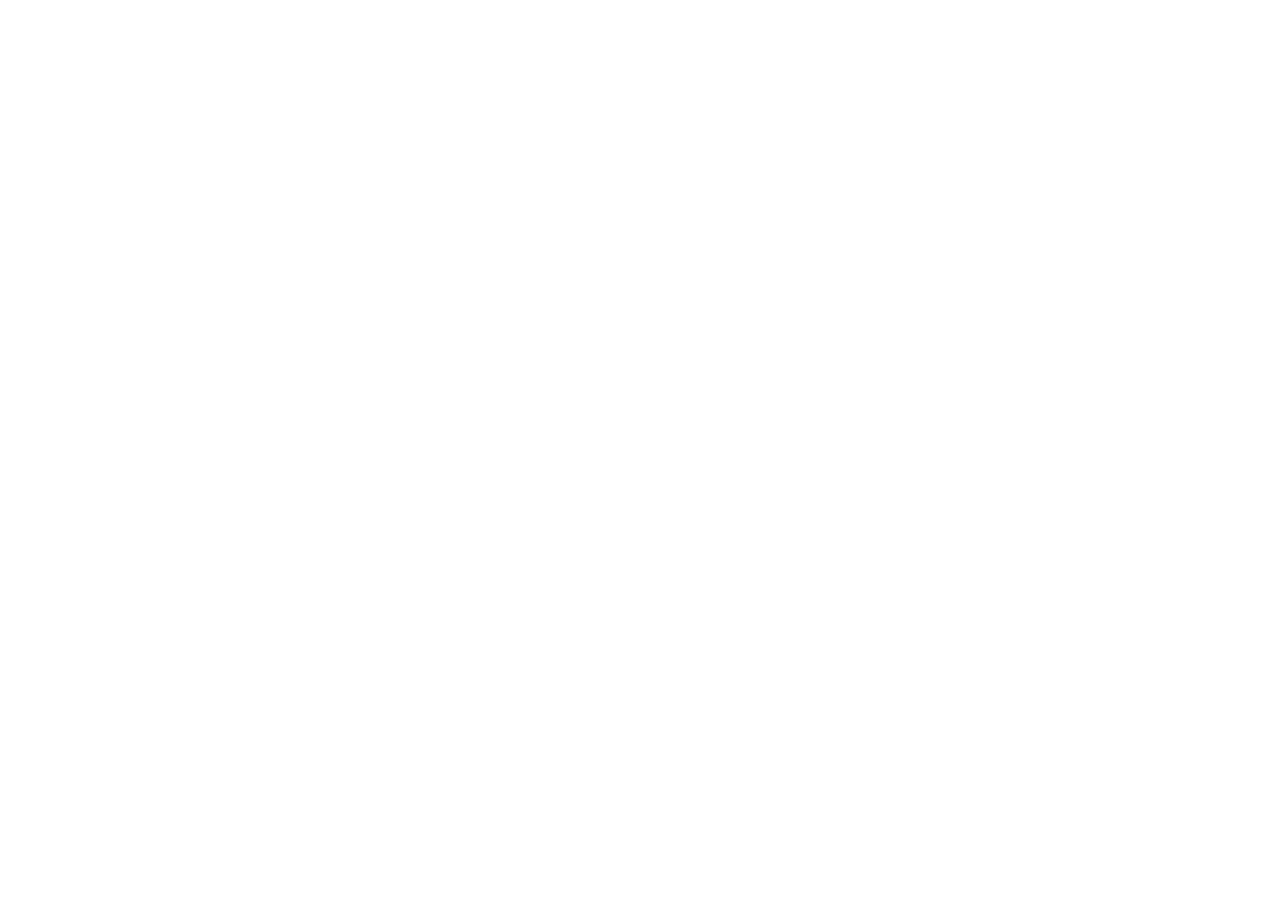
==== index.html @ caba62d9 "First commit" ====
<!DOCTYPE html>
<html lang="en">
<head>
    <meta charset="UTF-8">
    <meta name="viewport" content="width=device-width, initial-scale=1.0">
    <title>Document</title>
</head>
<body>
    
</body>
</html>
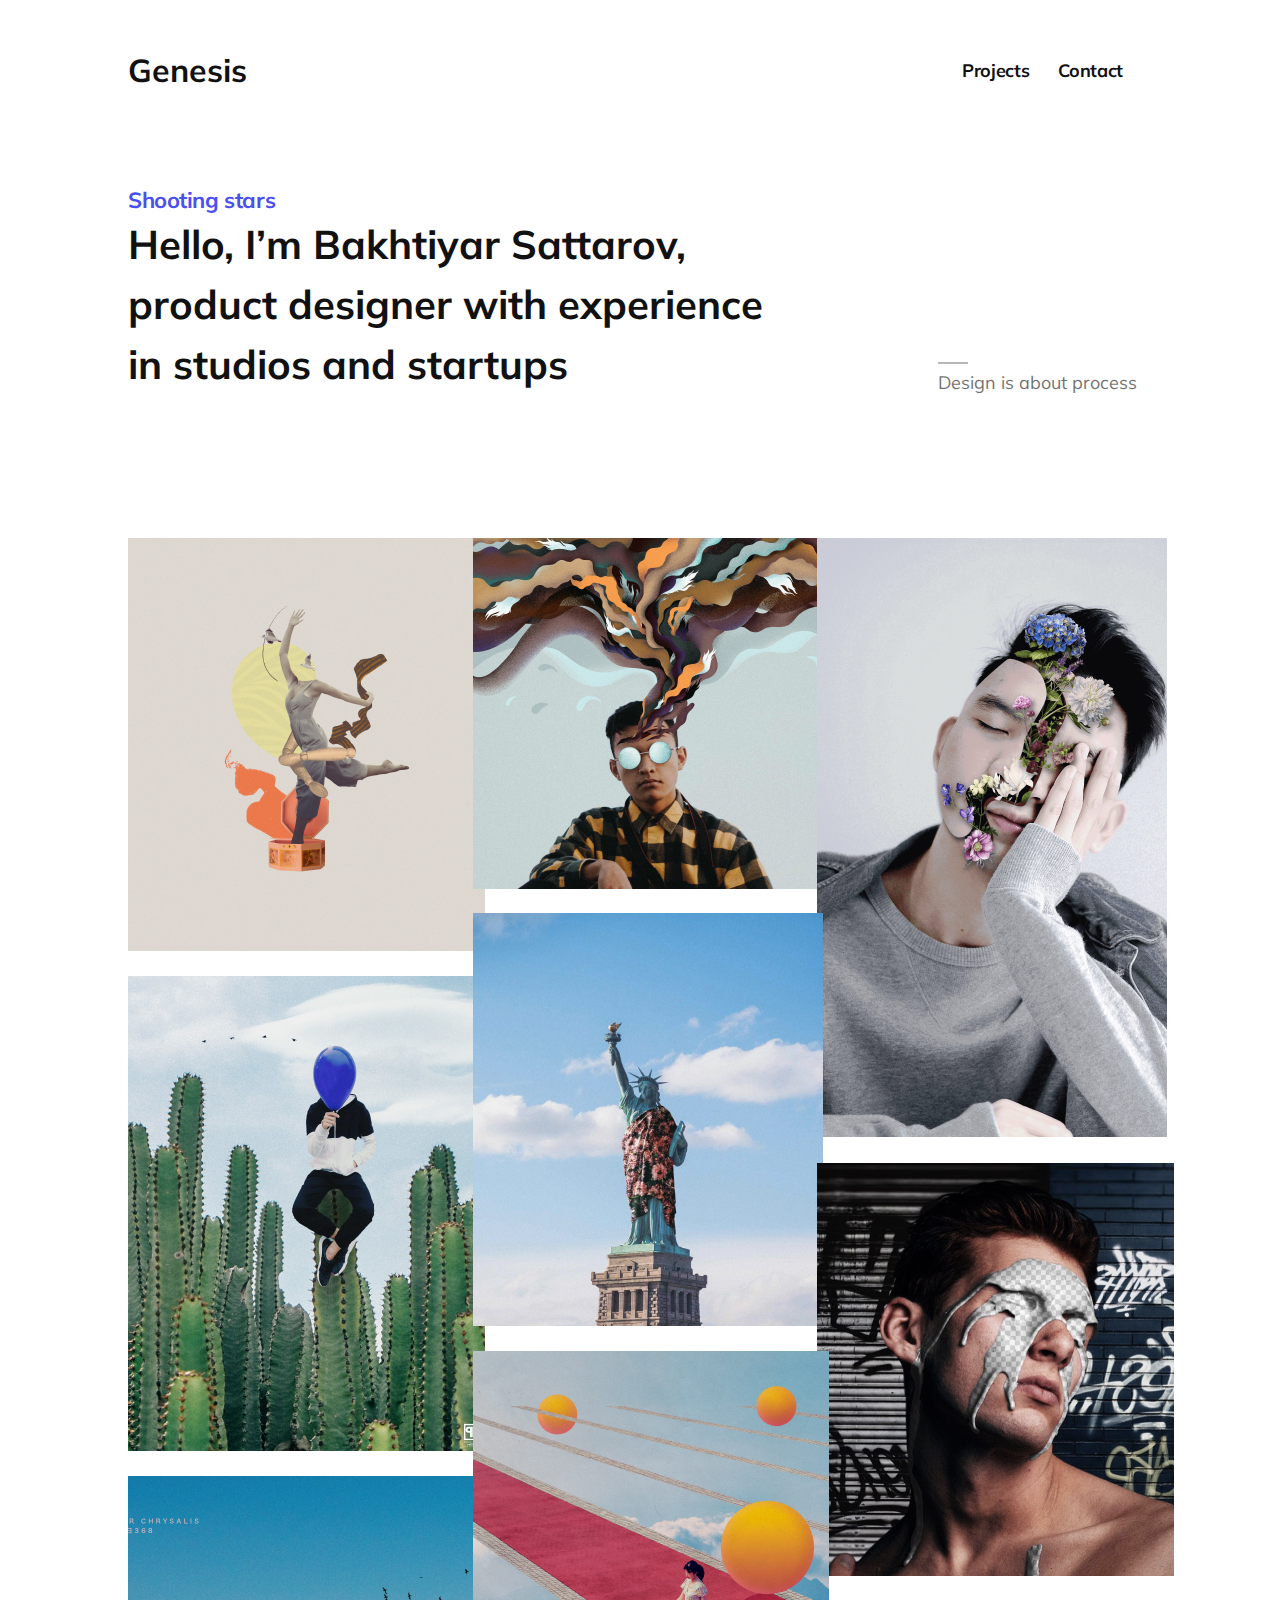
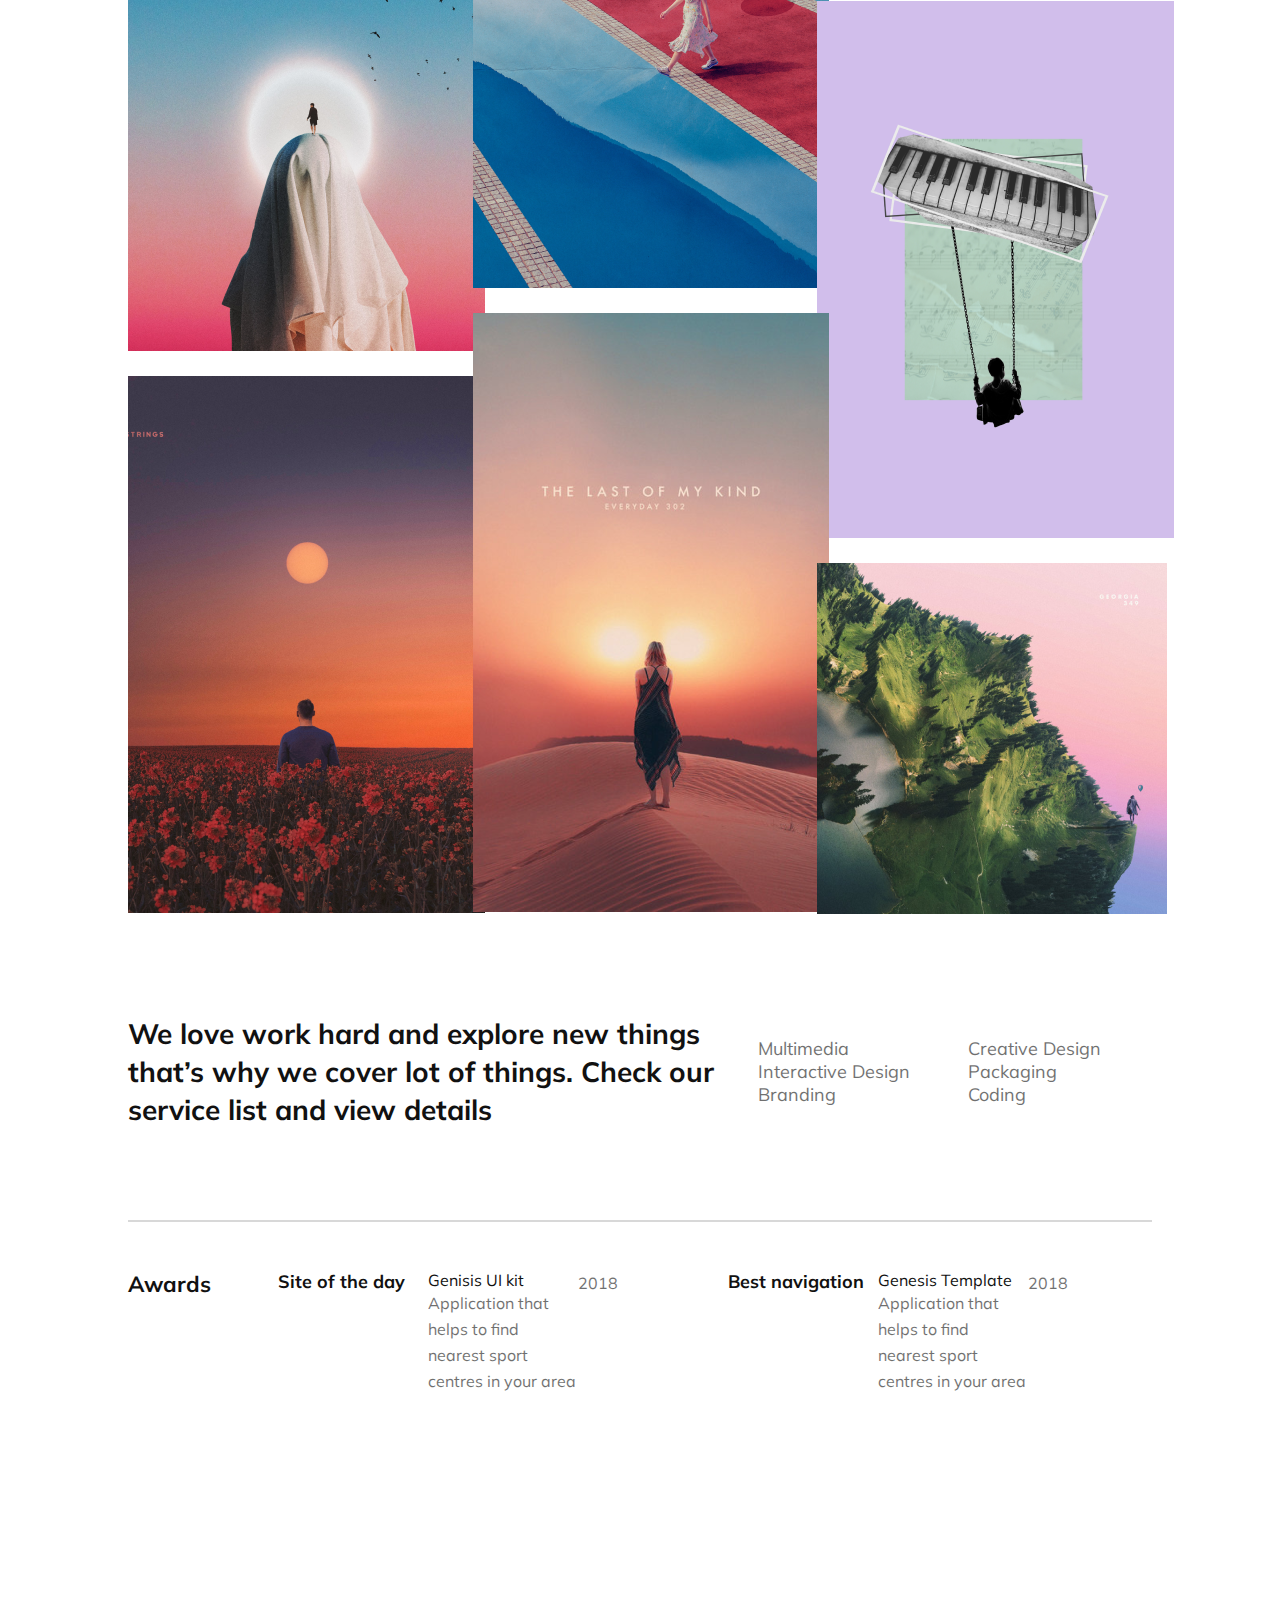
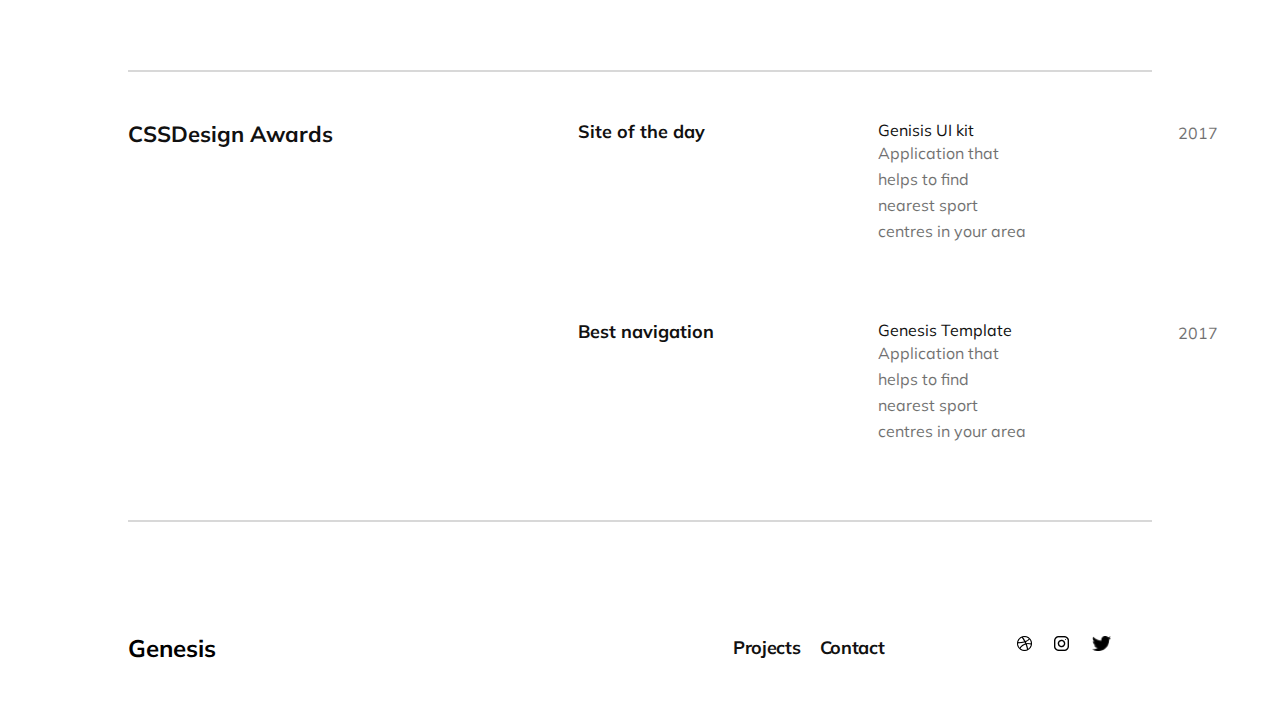
==== commit 42edaf51: "i do change from the start to and whole file" ====
--- a/index.html
+++ b/index.html
@@ -1,11 +1,141 @@
 <!DOCTYPE html>
 <html lang="en">
+
 <head>
-    <meta charset="UTF-8">
-    <meta name="viewport" content="width=device-width, initial-scale=1.0">
-    <title>Document</title>
+  <meta charset="UTF-8" />
+  <meta http-equiv="X-UA-Compatible" content="IE=edge" />
+  <meta name="viewport" content="width=device-width, initial-scale=1.0" />
+  <link rel="stylesheet" href="./css/style.css" />
+  <link rel="preconnect" href="https://fonts.googleapis.com" />
+  <link rel="preconnect" href="https://fonts.gstatic.com" crossorigin />
+  <link href="https://fonts.googleapis.com/css2?family=Mulish:wght@400;700&display=swap" rel="stylesheet" />
+  <title>Genesis</title>
 </head>
+
 <body>
-    
+  <!-- HEADER -->
+  <header>
+    <!-- NAV -->
+    <nav>
+      <h1 class="logo"><a href="index.html">Genesis</a></h1>
+      <ul class="nav__list">
+        <li class="nav__list-item"><a href="./projects.html">Projects</a></li>
+        <li class="nav__list-item"><a href="./contact.html">Contact</a></li>
+      </ul>
+    </nav>
+
+    <!-- HEADER CONTENT -->
+    <div class="home__header__content">
+      <h2>Shooting stars</h2>
+      <div class="home__header__content-flex">
+        <p class="home__header__content-flex-text">Hello, I’m Bakhtiyar Sattarov,
+          <span class="header__content-flex-purple">product designer</span>
+          with experience in studios and startups
+        </p>
+        <p class="home__header__content-flex-quote">Design is about process</p>
+      </div>
+    </div>
+  </header>
+
+  <!-- MAIN -->
+  <!-- GRID -->
+  <main>
+    <div class="home__grid__container">
+      <img src="images/statue-img1.png" alt="Statue" class="home__grid__container-item1" />
+      <img src="images/thinking-img2.png" alt="Person thinking" class="home__grid__container-item2" />
+      <img src="images/flower-face-img3.png" alt="Face cracked with flowers" class="home__grid__container-item3" />
+      <img src="images/cactus-img4.png" alt="Person on a cactus" class="home__grid__container-item4" />
+      <img src="images/liberty-img5.png" alt="Statue of Liberty illustration" class="home__grid__container-item5" />
+      <img src="images/face-white-img6.png" alt="Face with white paint" class="home__grid__container-item6" />
+      <img src="images/moon-img7.png" alt="Moon illustration" class="home__grid__container-item7" />
+      <img src="images/color-balls-img8.png" alt="Colored lines and balls" class="home__grid__container-item8" />
+      <img src="images/piano-img9.png" alt="Piano illustration" class="home__grid__container-item9" />
+      <img src="images/flower-field-img10.png" alt="Person in a field of flowers"
+        class="home__grid__container-item10" />
+      <img src="images/sunset-img11.png" alt="Person walking towards a sunset" class="home__grid__container-item11" />
+      <img src="images/green-ikmg12.png" alt="Green flowers" class="home__grid__container-item12" />
+    </div>
+
+    <!-- TEXT CONTENT -->
+    <div class="home__text__content">
+      <h3>We love work hard and explore new things that’s why we cover lot of things. Check our service list and view
+        details</h3>
+
+      <div class="home__text__content-items-cont">
+        <div class="flex__left">
+          <p class="text__content-items-cont-items">Multimedia</p>
+          <p class="text__content-items-cont-items">Interactive Design</p>
+          <p class="text__content-items-cont-items">Branding</p>
+        </div>
+        <div class="flex__right">
+          <p class="text__content-items-cont-items">Creative Design</p>
+          <p class="text__content-items-cont-items">Packaging</p>
+          <p class="text__content-items-cont-items">Coding</p>
+        </div>
+      </div>
+    </div>
+
+    <!-- AWARDS -->
+    <div class="home__awards__grid">
+      <h2 class="awards-item1">Awards</h2>
+
+      <h3 class="awards-item2">Site of the day</h3>
+
+      <div class="awards-item3">
+        <h4>Genisis UI kit</h4>
+        <p>Application that helps to find nearest sport centres in your area</p>
+      </div>
+
+      <p class="awards-item4">2018</p>
+
+      <h3 class="awards-item5">Best navigation</h3>
+
+      <div class="awards-item6">
+        <h4>Genesis Template</h4>
+        <p>Application that helps to find nearest sport centres in your area</p>
+      </div>
+
+      <p class="awards-item7">2018</p>
+    </div>
+
+    <div class="home__design__grid">
+      <h2 class="awards-item1">CSSDesign Awards</h2>
+
+      <h3 class="awards-item2">Site of the day</h3>
+
+      <div class="awards-item3">
+        <h4>Genisis UI kit</h4>
+        <p>Application that helps to find nearest sport centres in your area</p>
+      </div>
+
+      <p class="awards-item4">2017</p>
+
+      <h3 class="awards-item5">Best navigation</h3>
+
+      <div class="awards-item6">
+        <h4>Genesis Template</h4>
+        <p>Application that helps to find nearest sport centres in your area</p>
+      </div>
+
+      <p class="awards-item7">2017</p>
+    </div>
+  </main>
+
+  <!-- FOOTER -->
+  <footer>
+    <h2 class="footer__logo">Genesis</h2>
+    <div class="footer__links">
+      <div class="footer__links-pages">
+        <a href="./projects.html">Projects</a>
+        <a href="./contact.html">Contact</a>
+      </div>
+      <div class="footer__links-socials">
+        <img src="images/fotter-logo-ball.png" alt=" social" />
+        <img src="images/fotter-logo-insta.png" alt="Link to instagram" />
+        <img src="images/fotter-logo-twitter.png" alt="Link to twitter" />
+      </div>
+    </div>
+  </footer>
 </body>
+
 </html>--- a/css/style.css
+++ b/css/style.css
@@ -0,0 +1,491 @@
+body {
+  max-width: 1300px;
+  width: 80%;
+  height: 100%;
+  margin: 50px auto;
+  font-family: "Mulish";
+}
+
+* {
+  margin: 0;
+  padding: 0;
+  box-sizing: border-box;
+}
+
+nav {
+  display: flex;
+  justify-content: space-between;
+  margin-bottom: 90px;
+}
+nav .logo a {
+  text-decoration: none;
+  color: #111111;
+}
+
+.nav__list {
+  display: flex;
+  list-style: none;
+  align-self: center;
+}
+.nav__list-item {
+  margin-right: 29px;
+}
+.nav__list a {
+  text-decoration: none;
+  font-style: normal;
+  font-weight: bold;
+  font-size: 18px;
+  line-height: 23px;
+  letter-spacing: -0.346154px;
+  color: #111111;
+  transition: all ease-in-out 0.1s;
+}
+.nav__list a:hover {
+  color: #4a4ff2;
+}
+
+footer {
+  width: 96%;
+  height: 23px;
+  display: flex;
+  justify-content: space-between;
+  align-items: center;
+  margin-bottom: 48px;
+  margin-top: 108px;
+}
+footer .footer__links {
+  display: flex;
+  justify-content: space-between;
+  width: 378px;
+}
+footer .footer__links-pages {
+  display: flex;
+  justify-content: space-between;
+  width: 40%;
+}
+footer .footer__links-pages a {
+  text-decoration: none;
+  font-style: normal;
+  font-weight: bold;
+  font-size: 18px;
+  line-height: 23px;
+  letter-spacing: -0.346154px;
+  color: #111111;
+}
+footer .footer__links-socials {
+  display: flex;
+  justify-content: space-between;
+  width: 25%;
+}
+footer .footer__links-socials img {
+  height: 15px;
+}
+
+.home__header__content {
+  margin-top: 96px;
+  margin-bottom: 144px;
+}
+.home__header__content h2 {
+  font-style: normal;
+  font-weight: bold;
+  font-size: 22px;
+  line-height: 28px;
+  letter-spacing: -0.423077px;
+  color: #4a4ff2;
+}
+.home__header__content-flex {
+  display: flex;
+  justify-content: space-between;
+}
+.home__header__content-flex-text {
+  font-style: normal;
+  font-weight: bold;
+  font-size: 40px;
+  line-height: 60px;
+  color: #111111;
+  max-width: 640px;
+}
+.home__header__content-flex-purple {
+  color: #4a4ff2;
+}
+.home__header__content-flex-quote {
+  font-weight: normal;
+  font-size: 18px;
+  line-height: 23px;
+  color: #111111;
+  mix-blend-mode: normal;
+  opacity: 0.6;
+  align-self: flex-end;
+  margin-right: 15px;
+  position: relative;
+}
+.home__header__content-flex-quote::after {
+  content: "";
+  background: #111111;
+  mix-blend-mode: normal;
+  opacity: 0.5;
+  position: absolute;
+  bottom: 30px;
+  left: 0;
+  height: 2px;
+  width: 15%;
+}
+
+.home__grid__container {
+  display: grid;
+  grid-template: repeat(32, 1fr)/repeat(9, 1fr);
+  max-height: 1990px;
+  width: 100%;
+  gap: 10px;
+  margin-bottom: 91px;
+}
+.home__grid__container-item1 {
+  grid-column: 1/4;
+  grid-row: 1/7;
+}
+.home__grid__container-item2 {
+  grid-column: 4/7;
+  grid-row: 1/6;
+}
+.home__grid__container-item3 {
+  grid-column: 7/10;
+  grid-row: 1/10;
+}
+.home__grid__container-item4 {
+  grid-column: 1/4;
+  grid-row: 8/15;
+}
+.home__grid__container-item5 {
+  grid-column: 4/7;
+  grid-row: 7/13;
+}
+.home__grid__container-item6 {
+  grid-column: 7/10;
+  grid-row: 11/17;
+}
+.home__grid__container-item7 {
+  grid-column: 1/4;
+  grid-row: 16/23;
+}
+.home__grid__container-item8 {
+  grid-column: 4/7;
+  grid-row: 14/22;
+}
+.home__grid__container-item9 {
+  grid-column: 7/10;
+  grid-row: 18/25;
+}
+.home__grid__container-item10 {
+  grid-column: 1/4;
+  grid-row: 24/32;
+}
+.home__grid__container-item11 {
+  grid-column: 4/7;
+  grid-row: 23/32;
+}
+.home__grid__container-item12 {
+  grid-column: 7/10;
+  grid-row: 27/32;
+}
+
+.home__text__content {
+  width: 95%;
+  display: flex;
+  justify-content: space-between;
+  align-items: center;
+  max-height: 105px;
+  margin-bottom: 96px;
+}
+.home__text__content h3 {
+  max-width: 630px;
+  font-style: normal;
+  font-weight: bold;
+  font-size: 28px;
+  line-height: 38px;
+  color: #111111;
+}
+.home__text__content-items-cont {
+  max-width: 449px;
+  width: 350px;
+  display: flex;
+  justify-content: space-between;
+  font-style: normal;
+  font-weight: normal;
+  font-size: 18px;
+  line-height: 23px;
+  color: #111111;
+  mix-blend-mode: normal;
+  opacity: 0.6;
+}
+
+.home__awards__grid {
+  display: grid;
+  grid-template: repeat(4, 100px)/repeat(7, 150px);
+  border-top: 2px solid #d8d8d8;
+  padding-top: 48px;
+  border-bottom: 2px solid #d8d8d8;
+}
+.home__awards__grid h2 {
+  font-style: normal;
+  font-weight: bold;
+  font-size: 22px;
+  line-height: 28px;
+  color: #111111;
+}
+.home__awards__grid h3 {
+  font-style: normal;
+  font-weight: bold;
+  font-size: 18px;
+  line-height: 23px;
+  color: #111111;
+}
+.home__awards__grid h4 {
+  font-style: normal;
+  font-weight: normal;
+  font-size: 16px;
+  line-height: 20px;
+  color: #111111;
+}
+.home__awards__grid p {
+  font-style: normal;
+  font-weight: normal;
+  font-size: 16px;
+  line-height: 26px;
+  color: #111111;
+  mix-blend-mode: normal;
+  opacity: 0.6;
+}
+
+.home__design__grid {
+  display: grid;
+  grid-template: repeat(4, 100px)/repeat(7, 150px);
+  padding-top: 48px;
+  border-bottom: 2px solid #d8d8d8;
+  margin-bottom: 114px;
+}
+.home__design__grid h2 {
+  font-style: normal;
+  font-weight: bold;
+  font-size: 22px;
+  line-height: 28px;
+  color: #111111;
+}
+.home__design__grid h3 {
+  font-style: normal;
+  font-weight: bold;
+  font-size: 18px;
+  line-height: 23px;
+  color: #111111;
+}
+.home__design__grid h4 {
+  font-style: normal;
+  font-weight: normal;
+  font-size: 16px;
+  line-height: 20px;
+  color: #111111;
+}
+.home__design__grid p {
+  font-style: normal;
+  font-weight: normal;
+  font-size: 16px;
+  line-height: 26px;
+  color: #111111;
+  mix-blend-mode: normal;
+  opacity: 0.6;
+}
+.home__design__grid .awards-item1 {
+  grid-column: 1/3;
+  grid-row: 1/1;
+}
+.home__design__grid .awards-item2 {
+  grid-column: 4/4;
+  grid-row: 1/1;
+}
+.home__design__grid .awards-item3 {
+  grid-column: 6/6;
+  grid-row: 1/1;
+}
+.home__design__grid .awards-item4 {
+  grid-column: 8/8;
+  grid-row: 1/1;
+}
+.home__design__grid .awards-item4 p {
+  font-style: normal;
+  font-weight: normal;
+  font-size: 16px;
+  line-height: 20px;
+  text-align: right;
+  color: #111111;
+}
+.home__design__grid .awards-item5 {
+  grid-column: 4/4;
+  grid-row: 3/3;
+}
+.home__design__grid .awards-item6 {
+  grid-column: 6/6;
+  grid-row: 3/3;
+}
+.home__design__grid .awards-item7 {
+  grid-column: 8/8;
+  grid-row: 3/3;
+}
+
+.projects__header__content {
+  width: 100%;
+  height: 420px;
+  display: flex;
+  justify-content: space-between;
+  align-items: start;
+  margin-bottom: 61px;
+}
+.projects__header__content-text {
+  max-width: 630px;
+  display: flex;
+  flex-direction: column;
+  justify-content: space-between;
+}
+.projects__header__content-text h2 {
+  margin-top: 0;
+  margin-bottom: 20px;
+  max-width: 495px;
+  font-style: normal;
+  font-weight: bold;
+  font-size: 40px;
+  line-height: 55px;
+  color: #111111;
+}
+.projects__header__content-text p {
+  font-style: normal;
+  font-weight: normal;
+  font-size: 16px;
+  line-height: 26px;
+  color: #111111;
+  mix-blend-mode: normal;
+  opacity: 0.8;
+}
+.projects__header__content-list {
+  display: flex;
+  flex-direction: column;
+  padding-top: 30px;
+  padding-bottom: 30px;
+  width: 100%;
+  max-width: 335px;
+}
+.projects__header__content-list-item {
+  display: flex;
+  justify-content: space-between;
+  align-items: center;
+  border-bottom: 1px solid rgba(151, 151, 151, 0.3);
+  height: 55px;
+}
+.projects__header__content .grey__item {
+  font-style: normal;
+  font-weight: bold;
+  font-size: 18px;
+  line-height: 23px;
+  color: #111111;
+  mix-blend-mode: normal;
+  opacity: 0.5;
+}
+.projects__header__content .bold__item {
+  font-style: normal;
+  font-weight: bold;
+  font-size: 18px;
+  line-height: 23px;
+  color: #111111;
+}
+
+.projects__main__content-big-img {
+  width: 100%;
+  margin-bottom: 45px;
+}
+.projects__main__content p {
+  font-style: normal;
+  font-weight: normal;
+  font-size: 16px;
+  line-height: 26px;
+  color: #111111;
+  mix-blend-mode: normal;
+  opacity: 0.8;
+  margin-bottom: 45px;
+}
+.projects__main__content .projects__img__container {
+  display: flex;
+  justify-content: space-between;
+  margin-bottom: 132px;
+}
+
+.contact__header__content {
+  display: flex;
+  justify-content: space-between;
+  width: 100%;
+  margin-bottom: 114px;
+}
+.contact__header__content-text {
+  max-width: 475px;
+}
+.contact__header__content-text h2 {
+  font-style: normal;
+  font-weight: bold;
+  font-size: 40px;
+  line-height: 55px;
+  color: #111111;
+  margin-top: 0;
+}
+.contact__header__content-text p {
+  max-width: 440px;
+  font-style: normal;
+  font-weight: normal;
+  font-size: 16px;
+  line-height: 26px;
+  color: #111111;
+  mix-blend-mode: normal;
+  opacity: 0.8;
+}
+.contact__header__content form {
+  width: 475px;
+  display: flex;
+  flex-direction: column;
+  justify-content: space-between;
+  height: 291px;
+  padding-top: 20px;
+}
+.contact__header__content form label {
+  font-style: normal;
+  font-weight: bold;
+  font-size: 16px;
+  line-height: 20px;
+  color: #111111;
+  mix-blend-mode: normal;
+  opacity: 0.6;
+}
+.contact__header__content form input {
+  outline: none;
+  border: none;
+  border-bottom: 1px solid rgba(151, 151, 151, 0.3);
+}
+.contact__header__content form .submit-btn {
+  background: #4a4ff2;
+  width: 125px;
+  height: 50px;
+  font-style: normal;
+  font-weight: bold;
+  font-size: 16px;
+  line-height: 20px;
+  text-align: center;
+  color: #ffffff;
+  transition: all ease-in-out 0.1s;
+}
+.contact__header__content form .submit-btn:hover {
+  background-color: rgb(211, 219, 238);
+  color: #4a4ff2;
+}
+
+.contact__main__content {
+  margin-bottom: 110px;
+}
+.contact__main__content img {
+  width: 100%;
+}
+
+/*# sourceMappingURL=style.css.map */
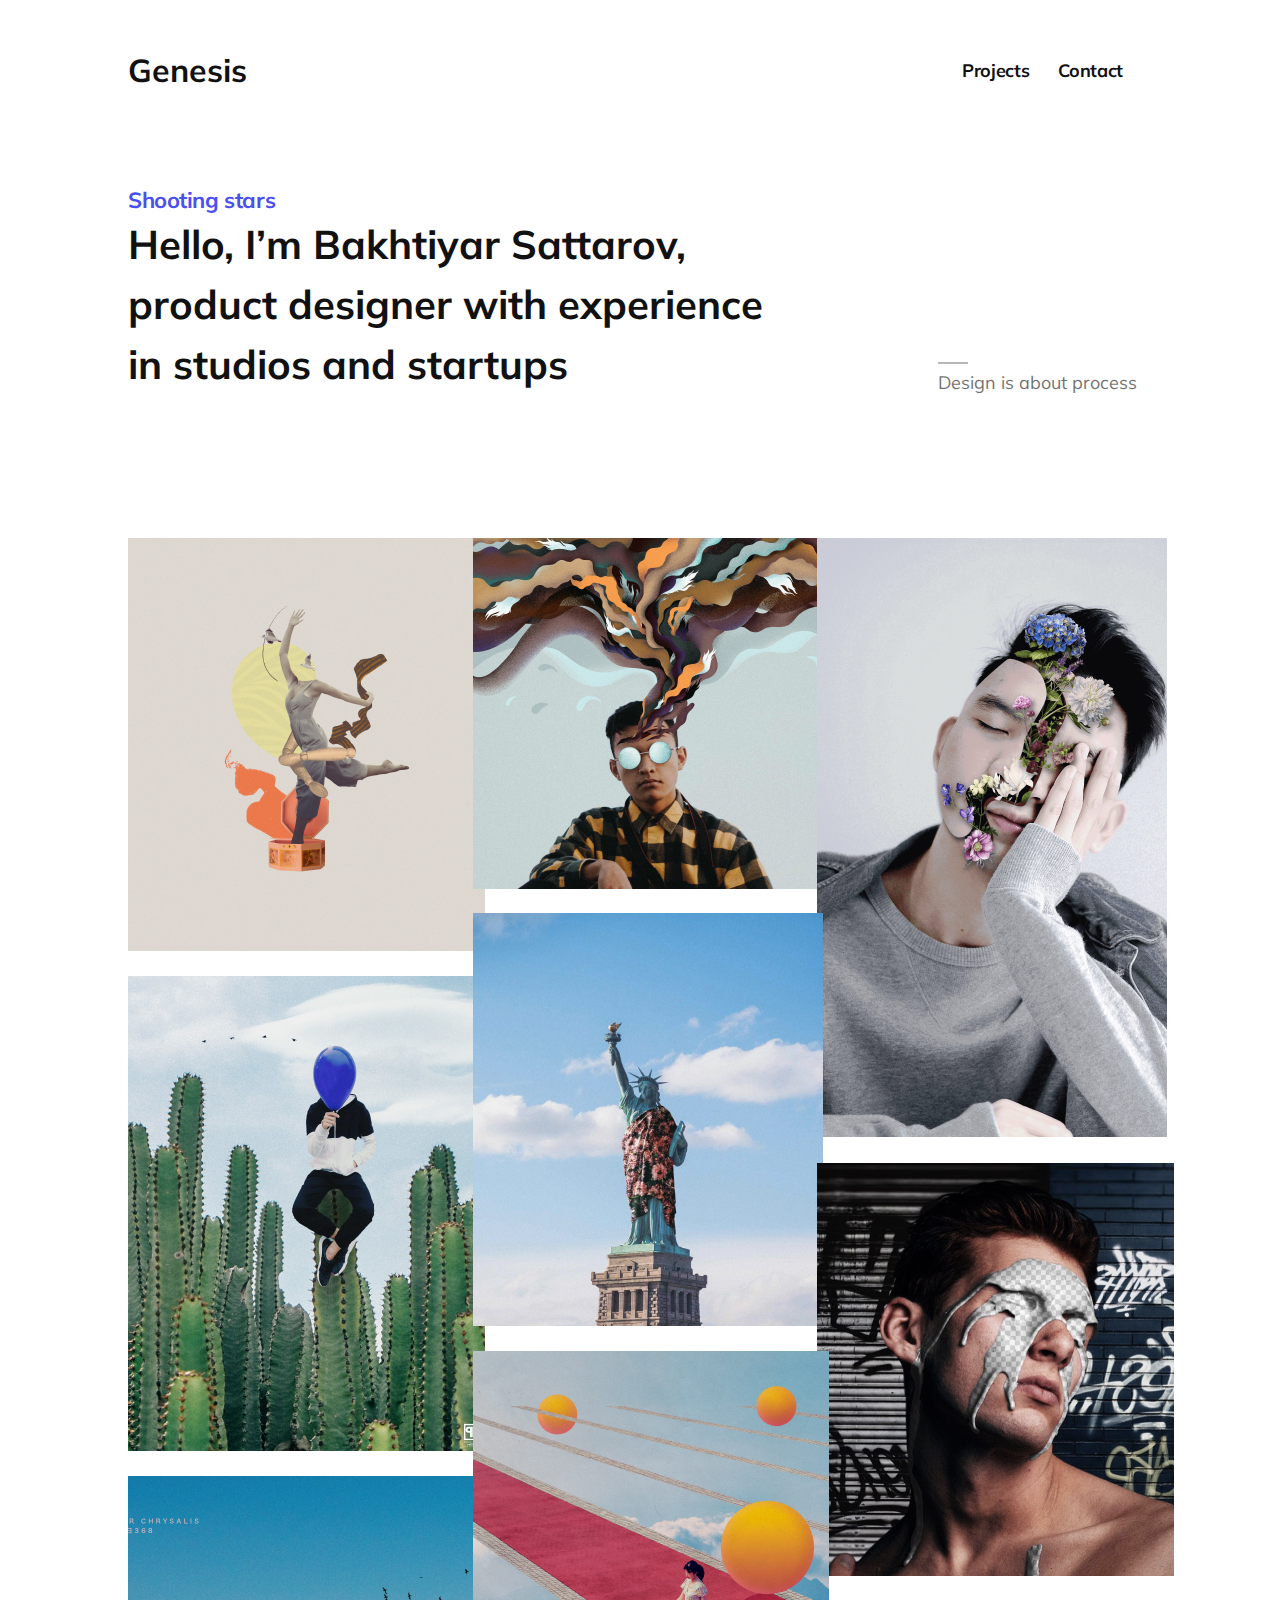
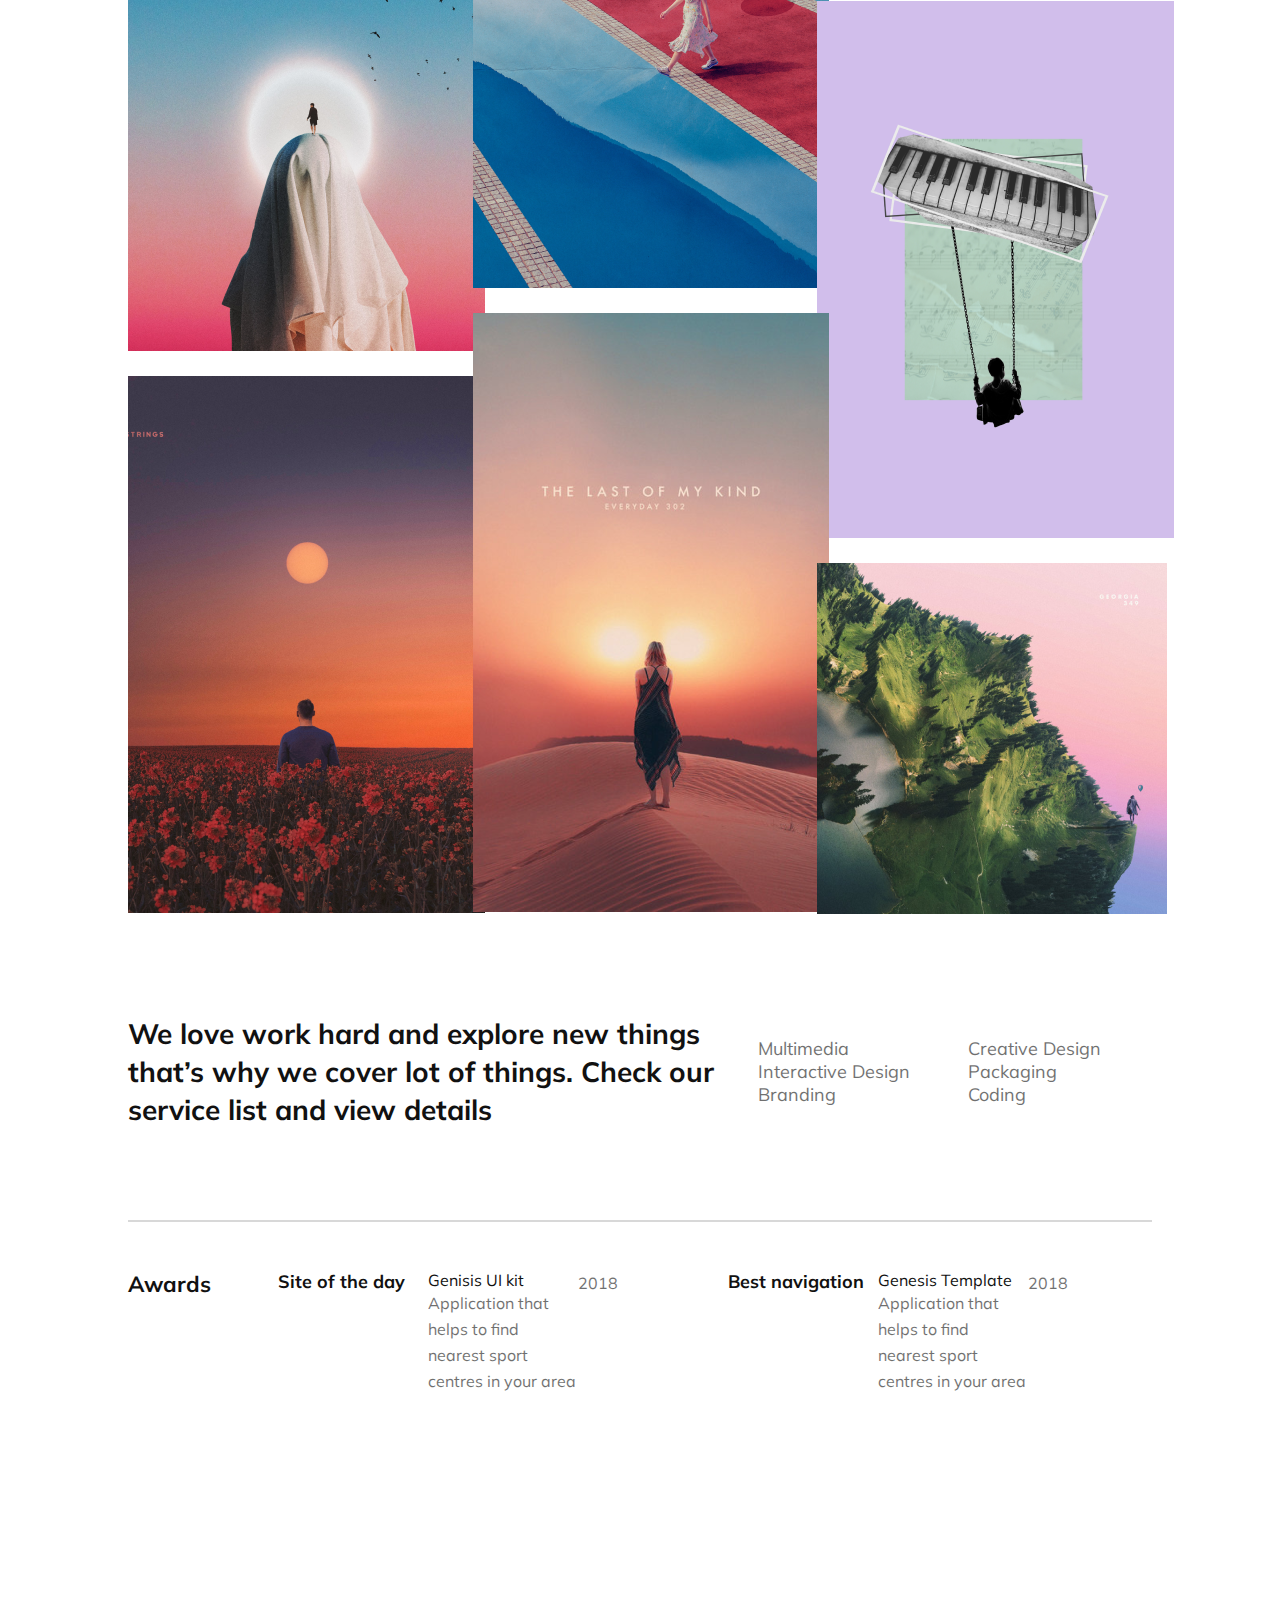
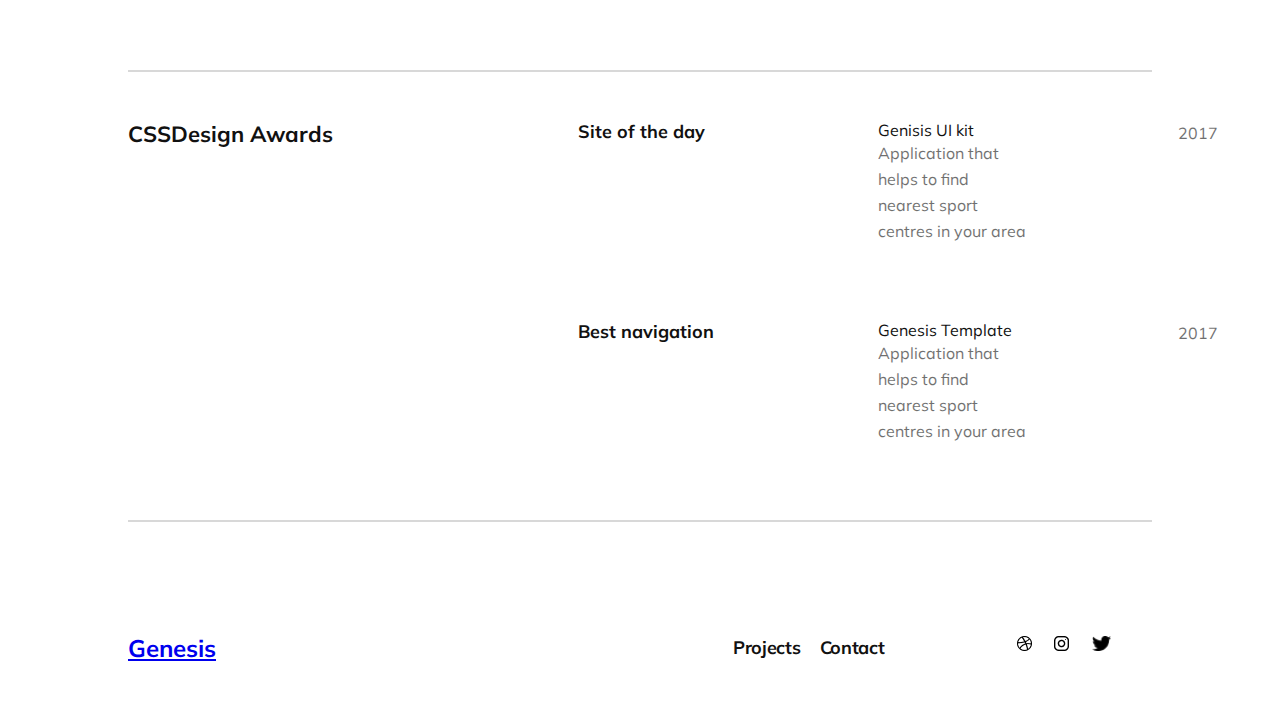
==== commit d5b65b68: "footer logos link fixed on footer.scss" ====
--- a/index.html
+++ b/index.html
@@ -29,7 +29,7 @@
       <h2>Shooting stars</h2>
       <div class="home__header__content-flex">
         <p class="home__header__content-flex-text">Hello, I’m Bakhtiyar Sattarov,
-          <span class="header__content-flex-purple">product designer</span>
+          <span class="header__content-flex-purple" id=" purple">product designer</span>
           with experience in studios and startups
         </p>
         <p class="home__header__content-flex-quote">Design is about process</p>
@@ -123,14 +123,14 @@
 
   <!-- FOOTER -->
   <footer>
-    <h2 class="footer__logo">Genesis</h2>
+    <h2 class="footer__logo" ><a href="index.html">Genesis</a></h2>
     <div class="footer__links">
       <div class="footer__links-pages">
         <a href="./projects.html">Projects</a>
         <a href="./contact.html">Contact</a>
       </div>
       <div class="footer__links-socials">
-        <img src="images/fotter-logo-ball.png" alt=" social" />
+        <img src="images/fotter-logo-ball.png" alt=" Link to  social" />
         <img src="images/fotter-logo-insta.png" alt="Link to instagram" />
         <img src="images/fotter-logo-twitter.png" alt="Link to twitter" />
       </div>
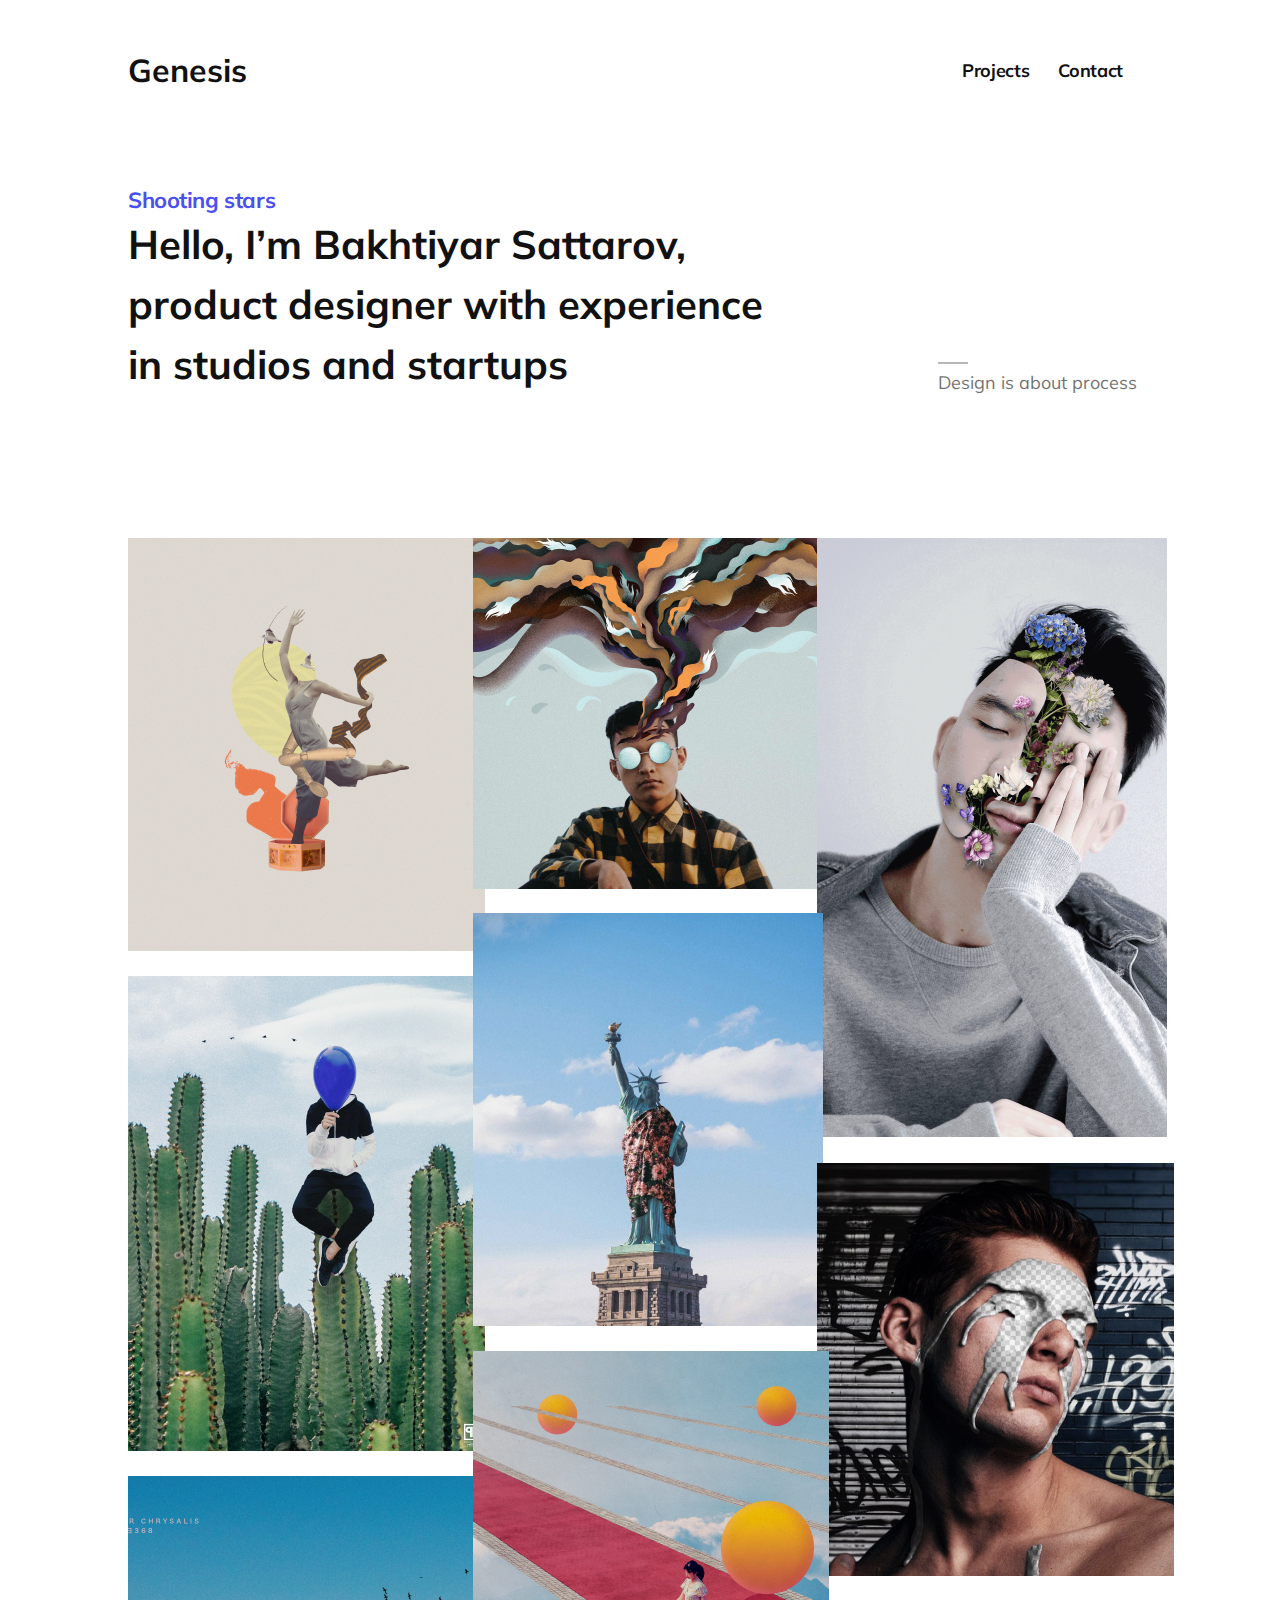
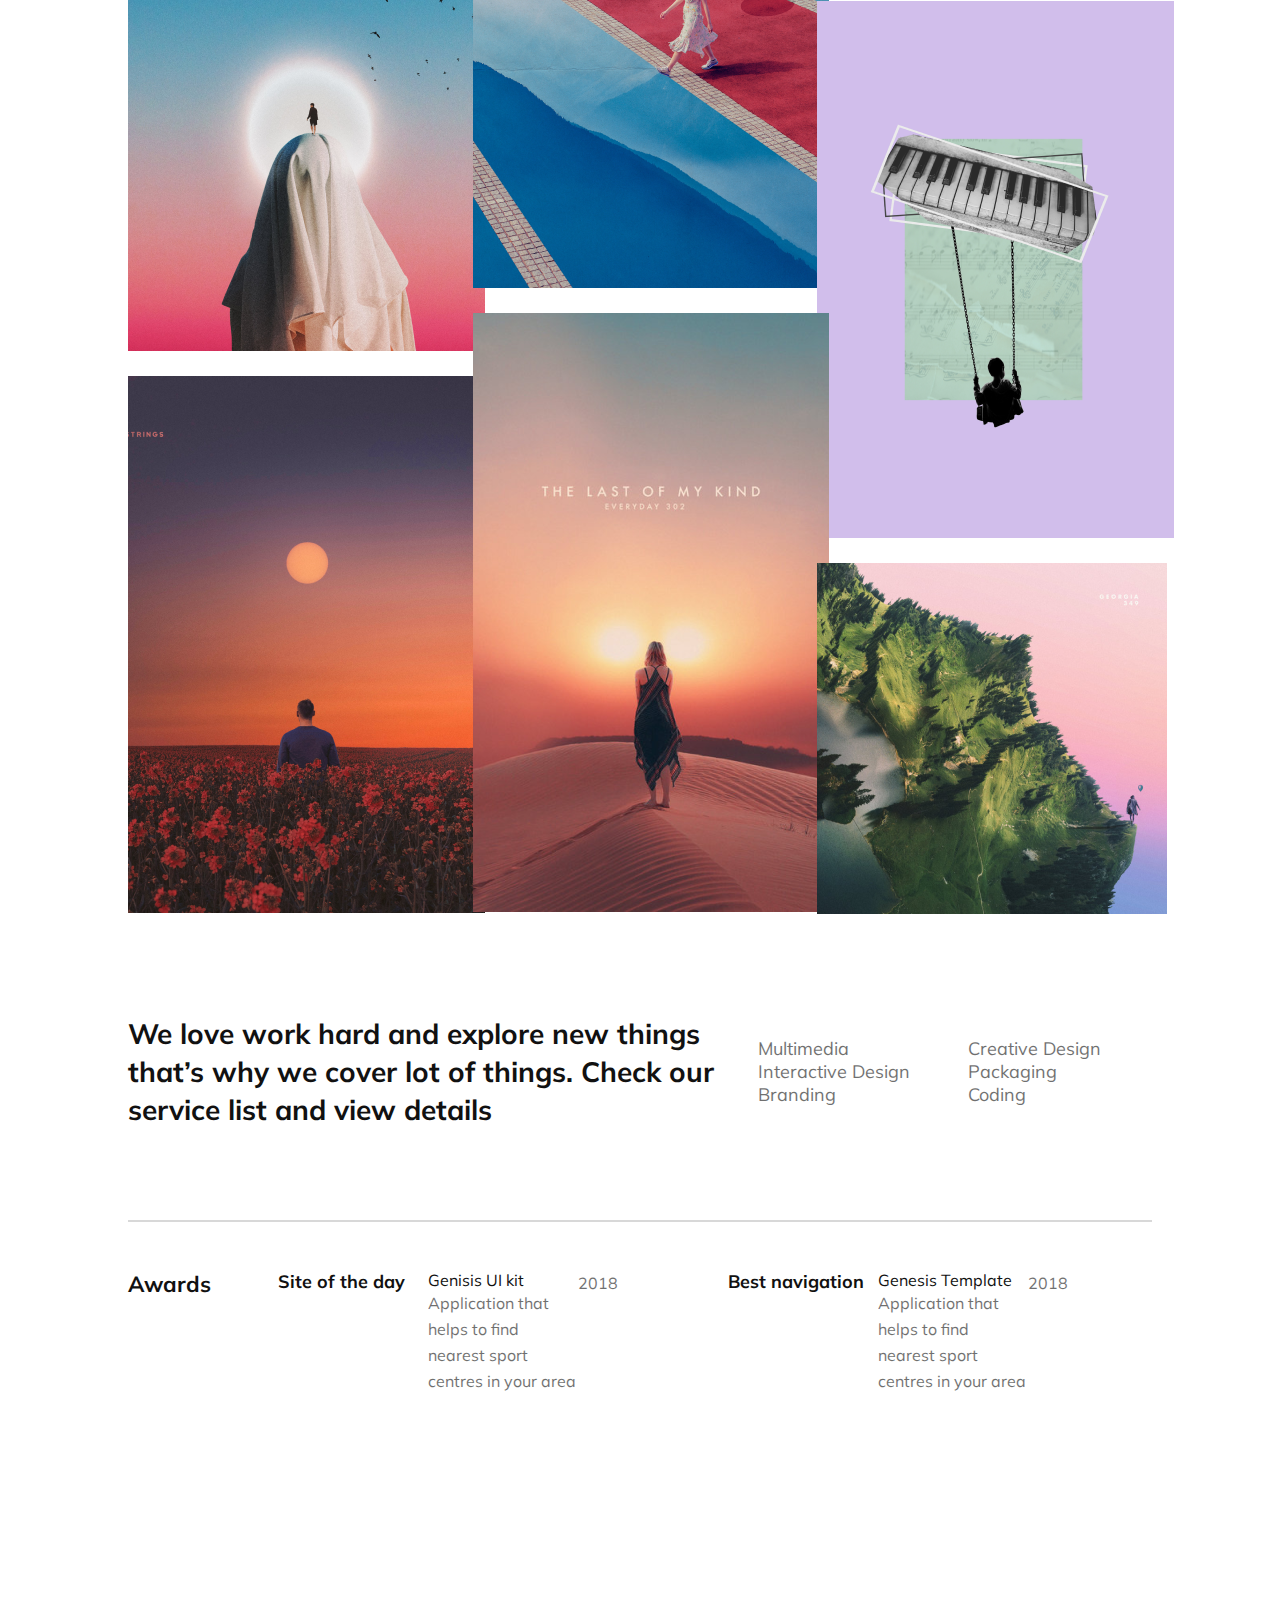
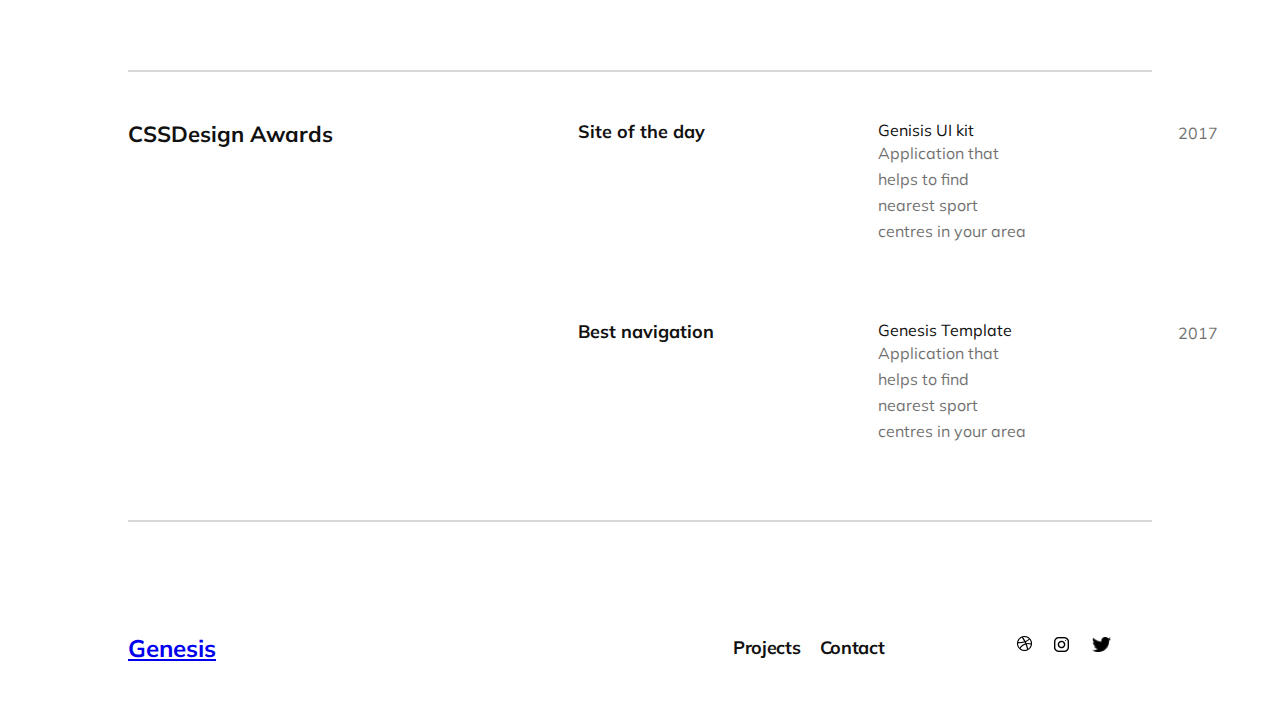
==== commit 77fe6e20: "footer links get anchor tag" ====
--- a/index.html
+++ b/index.html
@@ -123,16 +123,22 @@
 
   <!-- FOOTER -->
   <footer>
-    <h2 class="footer__logo" ><a href="index.html">Genesis</a></h2>
+    <h2 class="footer__logo"><a href="index.html">Genesis</a></h2>
     <div class="footer__links">
       <div class="footer__links-pages">
         <a href="./projects.html">Projects</a>
         <a href="./contact.html">Contact</a>
       </div>
       <div class="footer__links-socials">
+        <!-- i dont know whats the link for social-->
         <img src="images/fotter-logo-ball.png" alt=" Link to  social" />
-        <img src="images/fotter-logo-insta.png" alt="Link to instagram" />
-        <img src="images/fotter-logo-twitter.png" alt="Link to twitter" />
+        <a href="https://instagram.com" target="_blank">
+          <img src="images/fotter-logo-insta.png" alt="Link to Instagram" />
+        </a>
+        <a href="https://twitter.com" target="_blank">
+          <img src="images/fotter-logo-twitter.png" alt="Link to Twitter" />
+        </a>
+
       </div>
     </div>
   </footer>
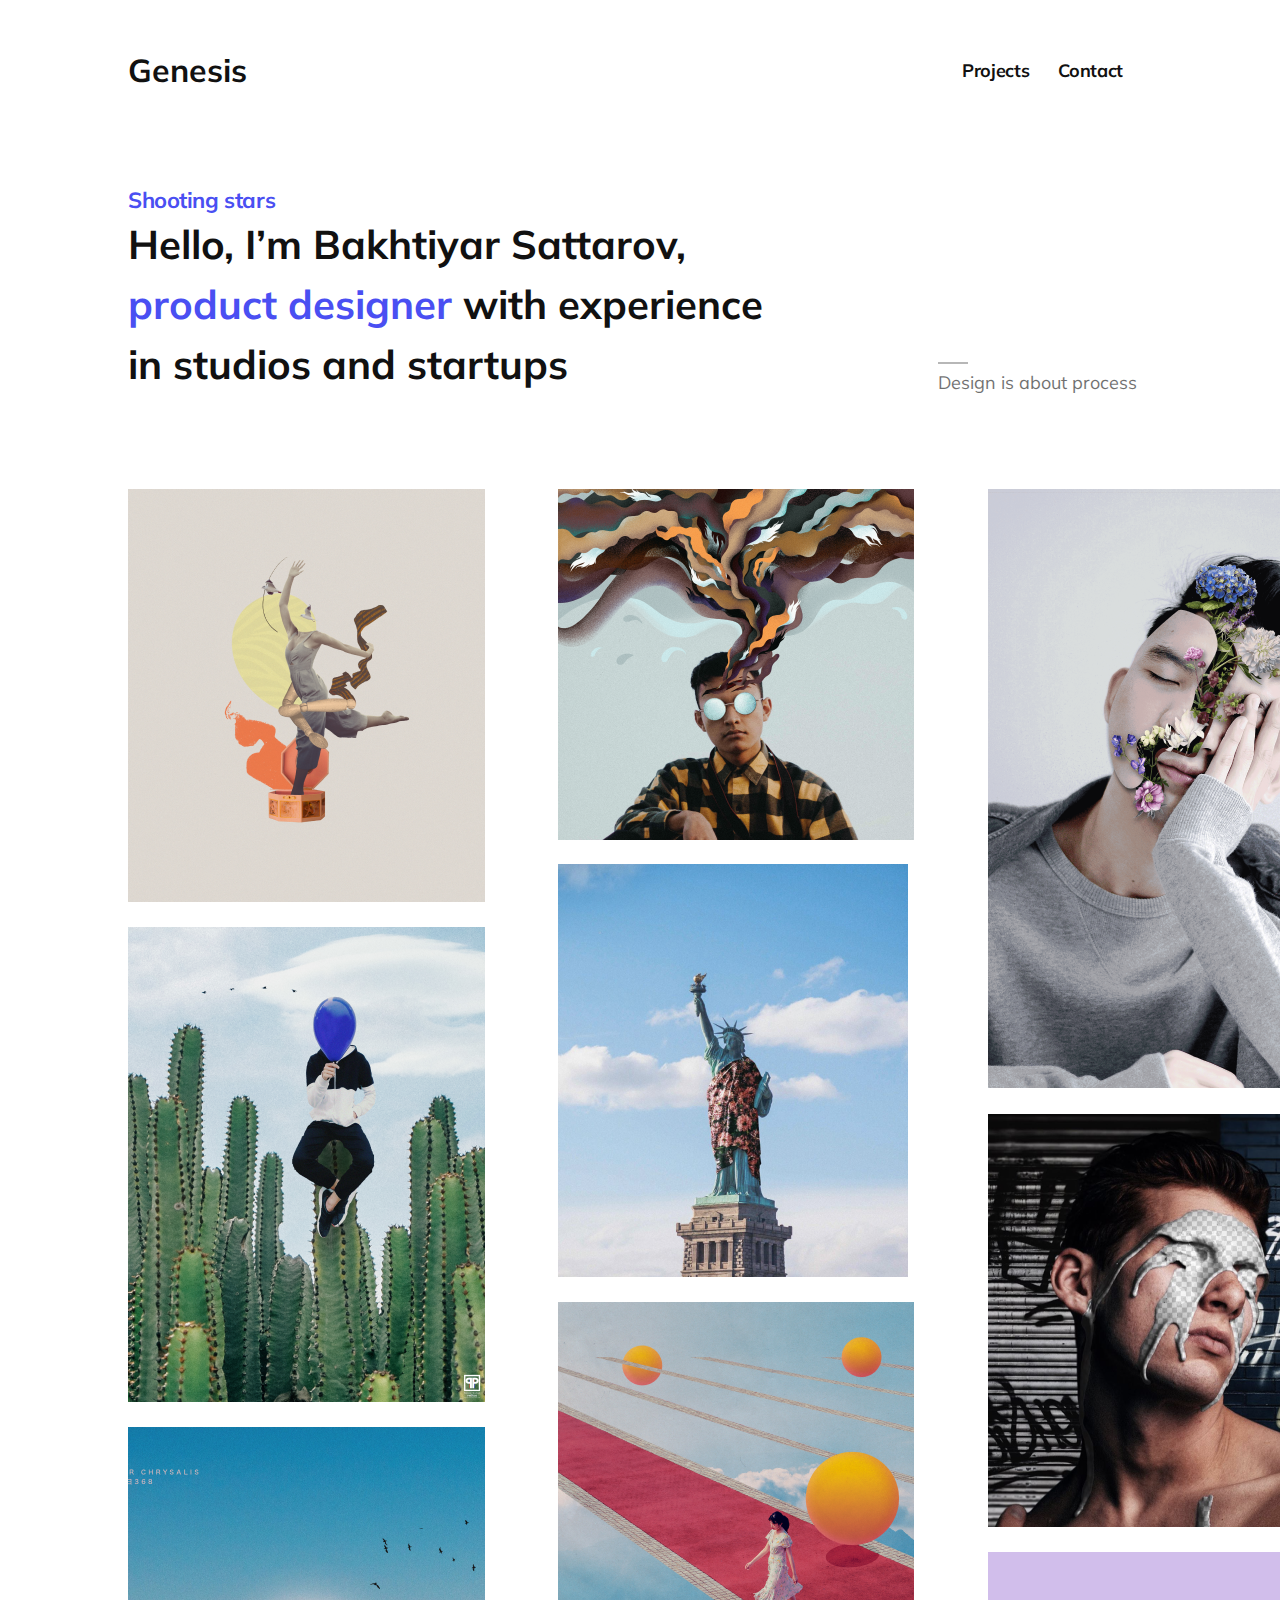
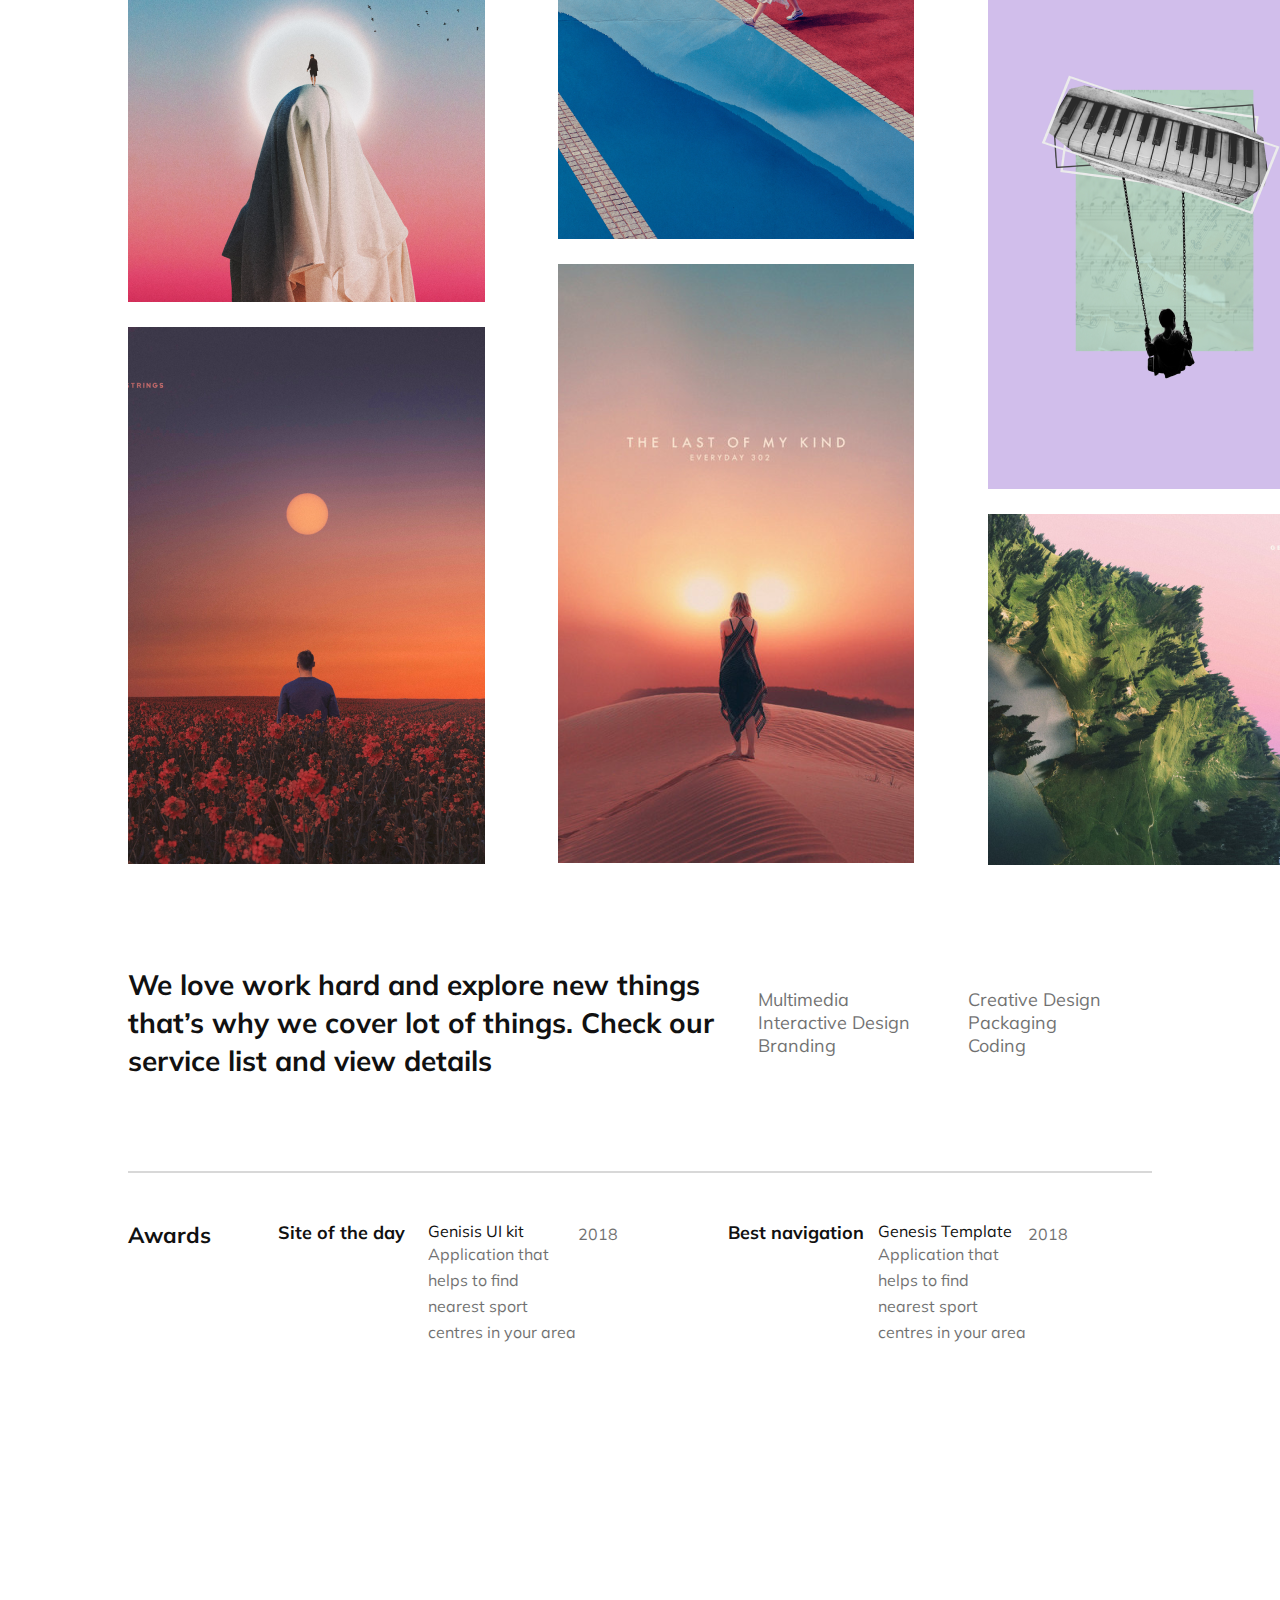
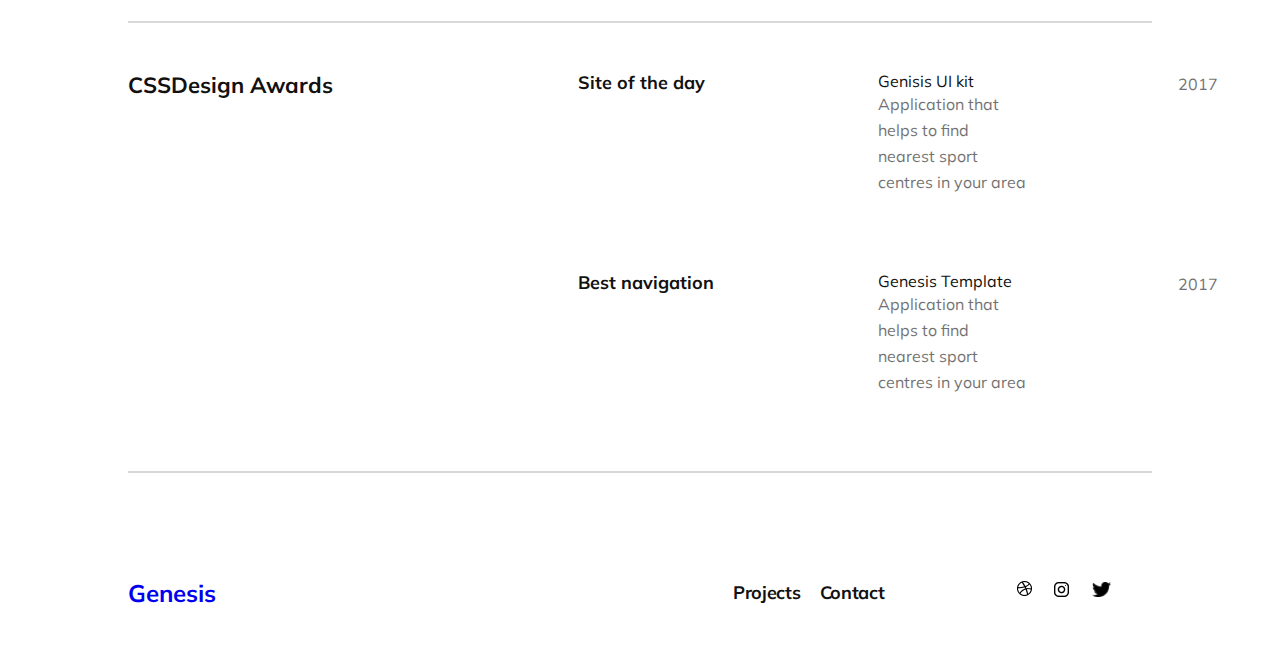
==== commit 52e637a9: "color purple bug fixed" ====
--- a/index.html
+++ b/index.html
@@ -5,7 +5,7 @@
   <meta charset="UTF-8" />
   <meta http-equiv="X-UA-Compatible" content="IE=edge" />
   <meta name="viewport" content="width=device-width, initial-scale=1.0" />
-  <link rel="stylesheet" href="./css/style.css" />
+  <link rel="stylesheet" href="./styles/style.css" />
   <link rel="preconnect" href="https://fonts.googleapis.com" />
   <link rel="preconnect" href="https://fonts.gstatic.com" crossorigin />
   <link href="https://fonts.googleapis.com/css2?family=Mulish:wght@400;700&display=swap" rel="stylesheet" />
@@ -19,8 +19,8 @@
     <nav>
       <h1 class="logo"><a href="index.html">Genesis</a></h1>
       <ul class="nav__list">
-        <li class="nav__list-item"><a href="./projects.html">Projects</a></li>
-        <li class="nav__list-item"><a href="./contact.html">Contact</a></li>
+        <li class="nav__list-item"><a href="./pages/projects.html">Projects</a></li>
+        <li class="nav__list-item"><a href="./pages/contact.html">Contact</a></li>
       </ul>
     </nav>
 
@@ -29,7 +29,7 @@
       <h2>Shooting stars</h2>
       <div class="home__header__content-flex">
         <p class="home__header__content-flex-text">Hello, I’m Bakhtiyar Sattarov,
-          <span class="header__content-flex-purple" id=" purple">product designer</span>
+          <span class="home__header__content-flex-purple" id=" purple">product designer</span>
           with experience in studios and startups
         </p>
         <p class="home__header__content-flex-quote">Design is about process</p>
@@ -126,8 +126,8 @@
     <h2 class="footer__logo"><a href="index.html">Genesis</a></h2>
     <div class="footer__links">
       <div class="footer__links-pages">
-        <a href="./projects.html">Projects</a>
-        <a href="./contact.html">Contact</a>
+        <a href="./pages/projects.html">Projects</a>
+        <a href="./pages/contact.html">Contact</a>
       </div>
       <div class="footer__links-socials">
         <!-- i dont know whats the link for social-->
--- a/styles/style.css
+++ b/styles/style.css
@@ -0,0 +1,498 @@
+body {
+  max-width: 1300px;
+  width: 80%;
+  height: 100%;
+  margin: 50px auto;
+  font-family: "Mulish";
+}
+
+* {
+  margin: 0;
+  padding: 0;
+  box-sizing: border-box;
+}
+
+nav {
+  display: flex;
+  justify-content: space-between;
+  margin-bottom: 90px;
+}
+nav .logo a {
+  text-decoration: none;
+  color: #111111;
+}
+
+.nav__list {
+  display: flex;
+  list-style: none;
+  align-self: center;
+}
+.nav__list-item {
+  margin-right: 29px;
+}
+.nav__list a {
+  text-decoration: none;
+  font-style: normal;
+  font-weight: bold;
+  font-size: 18px;
+  line-height: 23px;
+  letter-spacing: -0.346154px;
+  color: #111111;
+  transition: all ease-in-out 0.1s;
+}
+.nav__list a:hover {
+  color: #4a4ff2;
+}
+
+footer {
+  width: 96%;
+  height: 23px;
+  display: flex;
+  justify-content: space-between;
+  align-items: center;
+  margin-bottom: 48px;
+  margin-top: 108px;
+}
+footer .footer__logo a {
+  text-decoration: none;
+  font-style: normal;
+  font-weight: bold;
+}
+footer .footer__links {
+  display: flex;
+  justify-content: space-between;
+  width: 378px;
+}
+footer .footer__links-pages {
+  display: flex;
+  justify-content: space-between;
+  width: 40%;
+}
+footer .footer__links-pages a {
+  text-decoration: none;
+  font-style: normal;
+  font-weight: bold;
+  font-size: 18px;
+  line-height: 23px;
+  letter-spacing: -0.346154px;
+  color: #111111;
+}
+footer .footer__links-socials {
+  display: flex;
+  justify-content: space-between;
+  width: 25%;
+}
+footer .footer__links-socials img {
+  height: 15px;
+}
+
+.home__header__content {
+  margin-top: 96px;
+  margin-bottom: 95px;
+}
+.home__header__content h2 {
+  font-style: normal;
+  font-weight: bold;
+  font-size: 22px;
+  line-height: 28px;
+  letter-spacing: -0.423077px;
+  color: #4a4ff2;
+}
+.home__header__content-flex {
+  display: flex;
+  justify-content: space-between;
+}
+.home__header__content-flex-text {
+  font-style: normal;
+  font-weight: bold;
+  font-size: 40px;
+  line-height: 60px;
+  color: #111111;
+  max-width: 640px;
+  width: 100%;
+  min-height: 100%;
+}
+.home__header__content-flex-purple {
+  color: #4a4ff2;
+}
+.home__header__content-flex-quote {
+  font-weight: normal;
+  font-size: 18px;
+  line-height: 23px;
+  color: #111111;
+  mix-blend-mode: normal;
+  opacity: 0.6;
+  align-self: flex-end;
+  margin-right: 15px;
+  position: relative;
+}
+.home__header__content-flex-quote::after {
+  content: "";
+  background: #111111;
+  mix-blend-mode: normal;
+  opacity: 0.5;
+  position: absolute;
+  bottom: 30px;
+  left: 0;
+  height: 2px;
+  width: 15%;
+}
+
+.home__grid__container {
+  display: grid;
+  grid-template: repeat(32, 1fr)/repeat(9, 1fr);
+  max-height: 1990px;
+  width: 100vw;
+  gap: 10px;
+  margin-bottom: 91px;
+}
+.home__grid__container-item1 {
+  grid-column: 1/4;
+  grid-row: 1/7;
+}
+.home__grid__container-item2 {
+  grid-column: 4/7;
+  grid-row: 1/6;
+}
+.home__grid__container-item3 {
+  grid-column: 7/10;
+  grid-row: 1/10;
+}
+.home__grid__container-item4 {
+  grid-column: 1/4;
+  grid-row: 8/15;
+}
+.home__grid__container-item5 {
+  grid-column: 4/7;
+  grid-row: 7/13;
+}
+.home__grid__container-item6 {
+  grid-column: 7/10;
+  grid-row: 11/17;
+}
+.home__grid__container-item7 {
+  grid-column: 1/4;
+  grid-row: 16/23;
+}
+.home__grid__container-item8 {
+  grid-column: 4/7;
+  grid-row: 14/22;
+}
+.home__grid__container-item9 {
+  grid-column: 7/10;
+  grid-row: 18/25;
+}
+.home__grid__container-item10 {
+  grid-column: 1/4;
+  grid-row: 24/32;
+}
+.home__grid__container-item11 {
+  grid-column: 4/7;
+  grid-row: 23/32;
+}
+.home__grid__container-item12 {
+  grid-column: 7/10;
+  grid-row: 27/32;
+}
+
+.home__text__content {
+  width: 95%;
+  display: flex;
+  justify-content: space-between;
+  align-items: center;
+  max-height: 105px;
+  margin-bottom: 96px;
+}
+.home__text__content h3 {
+  max-width: 630px;
+  font-style: normal;
+  font-weight: bold;
+  font-size: 28px;
+  line-height: 38px;
+  color: #111111;
+}
+.home__text__content-items-cont {
+  max-width: 449px;
+  width: 350px;
+  display: flex;
+  justify-content: space-between;
+  font-style: normal;
+  font-weight: normal;
+  font-size: 18px;
+  line-height: 23px;
+  color: #111111;
+  mix-blend-mode: normal;
+  opacity: 0.6;
+}
+
+.home__awards__grid {
+  display: grid;
+  grid-template: repeat(4, 100px)/repeat(7, 150px);
+  border-top: 2px solid #d8d8d8;
+  padding-top: 48px;
+  border-bottom: 2px solid #d8d8d8;
+}
+.home__awards__grid h2 {
+  font-style: normal;
+  font-weight: bold;
+  font-size: 22px;
+  line-height: 28px;
+  color: #111111;
+}
+.home__awards__grid h3 {
+  font-style: normal;
+  font-weight: bold;
+  font-size: 18px;
+  line-height: 23px;
+  color: #111111;
+}
+.home__awards__grid h4 {
+  font-style: normal;
+  font-weight: normal;
+  font-size: 16px;
+  line-height: 20px;
+  color: #111111;
+}
+.home__awards__grid p {
+  font-style: normal;
+  font-weight: normal;
+  font-size: 16px;
+  line-height: 26px;
+  color: #111111;
+  mix-blend-mode: normal;
+  opacity: 0.6;
+}
+
+.home__design__grid {
+  display: grid;
+  grid-template: repeat(4, 100px)/repeat(7, 150px);
+  padding-top: 48px;
+  border-bottom: 2px solid #d8d8d8;
+  margin-bottom: 100px;
+}
+.home__design__grid h2 {
+  font-style: normal;
+  font-weight: bold;
+  font-size: 22px;
+  line-height: 28px;
+  color: #111111;
+}
+.home__design__grid h3 {
+  font-style: normal;
+  font-weight: bold;
+  font-size: 18px;
+  line-height: 23px;
+  color: #111111;
+}
+.home__design__grid h4 {
+  font-style: normal;
+  font-weight: normal;
+  font-size: 16px;
+  line-height: 20px;
+  color: #111111;
+}
+.home__design__grid p {
+  font-style: normal;
+  font-weight: normal;
+  font-size: 16px;
+  line-height: 26px;
+  color: #111111;
+  mix-blend-mode: normal;
+  opacity: 0.6;
+}
+.home__design__grid .awards-item1 {
+  grid-column: 1/3;
+  grid-row: 1/1;
+}
+.home__design__grid .awards-item2 {
+  grid-column: 4/4;
+  grid-row: 1/1;
+}
+.home__design__grid .awards-item3 {
+  grid-column: 6/6;
+  grid-row: 1/1;
+}
+.home__design__grid .awards-item4 {
+  grid-column: 8/8;
+  grid-row: 1/1;
+}
+.home__design__grid .awards-item4 p {
+  font-style: normal;
+  font-weight: normal;
+  font-size: 16px;
+  line-height: 20px;
+  text-align: right;
+  color: #111111;
+}
+.home__design__grid .awards-item5 {
+  grid-column: 4/4;
+  grid-row: 3/3;
+}
+.home__design__grid .awards-item6 {
+  grid-column: 6/6;
+  grid-row: 3/3;
+}
+.home__design__grid .awards-item7 {
+  grid-column: 8/8;
+  grid-row: 3/3;
+}
+
+.projects__header__content {
+  width: 100%;
+  height: 420px;
+  display: flex;
+  justify-content: space-between;
+  align-items: start;
+  margin-bottom: 61px;
+}
+.projects__header__content-text {
+  max-width: 630px;
+  display: flex;
+  flex-direction: column;
+  justify-content: space-between;
+}
+.projects__header__content-text h2 {
+  margin-top: 0;
+  margin-bottom: 20px;
+  max-width: 495px;
+  font-style: normal;
+  font-weight: bold;
+  font-size: 40px;
+  line-height: 55px;
+  color: #111111;
+}
+.projects__header__content-text p {
+  font-style: normal;
+  font-weight: normal;
+  font-size: 16px;
+  line-height: 26px;
+  color: #111111;
+  mix-blend-mode: normal;
+  opacity: 0.8;
+}
+.projects__header__content-list {
+  display: flex;
+  flex-direction: column;
+  padding-top: 30px;
+  padding-bottom: 30px;
+  width: 100%;
+  max-width: 335px;
+}
+.projects__header__content-list-item {
+  display: flex;
+  justify-content: space-between;
+  align-items: center;
+  border-bottom: 1px solid rgba(151, 151, 151, 0.3);
+  height: 55px;
+}
+.projects__header__content .grey__item {
+  font-style: normal;
+  font-weight: bold;
+  font-size: 18px;
+  line-height: 23px;
+  color: #111111;
+  mix-blend-mode: normal;
+  opacity: 0.5;
+}
+.projects__header__content .bold__item {
+  font-style: normal;
+  font-weight: bold;
+  font-size: 18px;
+  line-height: 23px;
+  color: #111111;
+}
+
+.projects__main__content-big-img {
+  width: 100%;
+  margin-bottom: 45px;
+}
+.projects__main__content p {
+  font-style: normal;
+  font-weight: normal;
+  font-size: 16px;
+  line-height: 26px;
+  color: #111111;
+  mix-blend-mode: normal;
+  opacity: 0.8;
+  margin-bottom: 45px;
+}
+.projects__main__content .projects__img__container {
+  display: flex;
+  justify-content: space-between;
+  margin-bottom: 100px;
+}
+
+.contact__header__content {
+  display: flex;
+  justify-content: space-between;
+  width: 100%;
+  margin-bottom: 100px;
+}
+.contact__header__content-text {
+  max-width: 475px;
+}
+.contact__header__content-text h2 {
+  font-style: normal;
+  font-weight: bold;
+  font-size: 40px;
+  line-height: 55px;
+  color: #111111;
+  margin-top: 0;
+}
+.contact__header__content-text p {
+  max-width: 440px;
+  font-style: normal;
+  font-weight: normal;
+  font-size: 16px;
+  line-height: 26px;
+  color: #111111;
+  mix-blend-mode: normal;
+  opacity: 0.8;
+}
+.contact__header__content form {
+  width: 475px;
+  display: flex;
+  flex-direction: column;
+  justify-content: space-between;
+  height: 291px;
+  padding-top: 20px;
+}
+.contact__header__content form label {
+  font-style: normal;
+  font-weight: bold;
+  font-size: 16px;
+  line-height: 20px;
+  color: #111111;
+  mix-blend-mode: normal;
+  opacity: 0.6;
+}
+.contact__header__content form input {
+  outline: none;
+  border: none;
+  border-bottom: 1px solid rgba(151, 151, 151, 0.3);
+}
+.contact__header__content form .submit-btn {
+  background: #4a4ff2;
+  width: 125px;
+  height: 50px;
+  font-style: normal;
+  font-weight: bold;
+  font-size: 16px;
+  line-height: 20px;
+  text-align: center;
+  color: #ffffff;
+  transition: all ease-in-out 0.1s;
+}
+.contact__header__content form .submit-btn:hover {
+  background-color: rgb(211, 219, 238);
+  color: #4a4ff2;
+}
+
+.contact__main__content {
+  margin-bottom: 99px;
+}
+.contact__main__content img {
+  width: 100%;
+}
+
+/*# sourceMappingURL=style.css.map */
